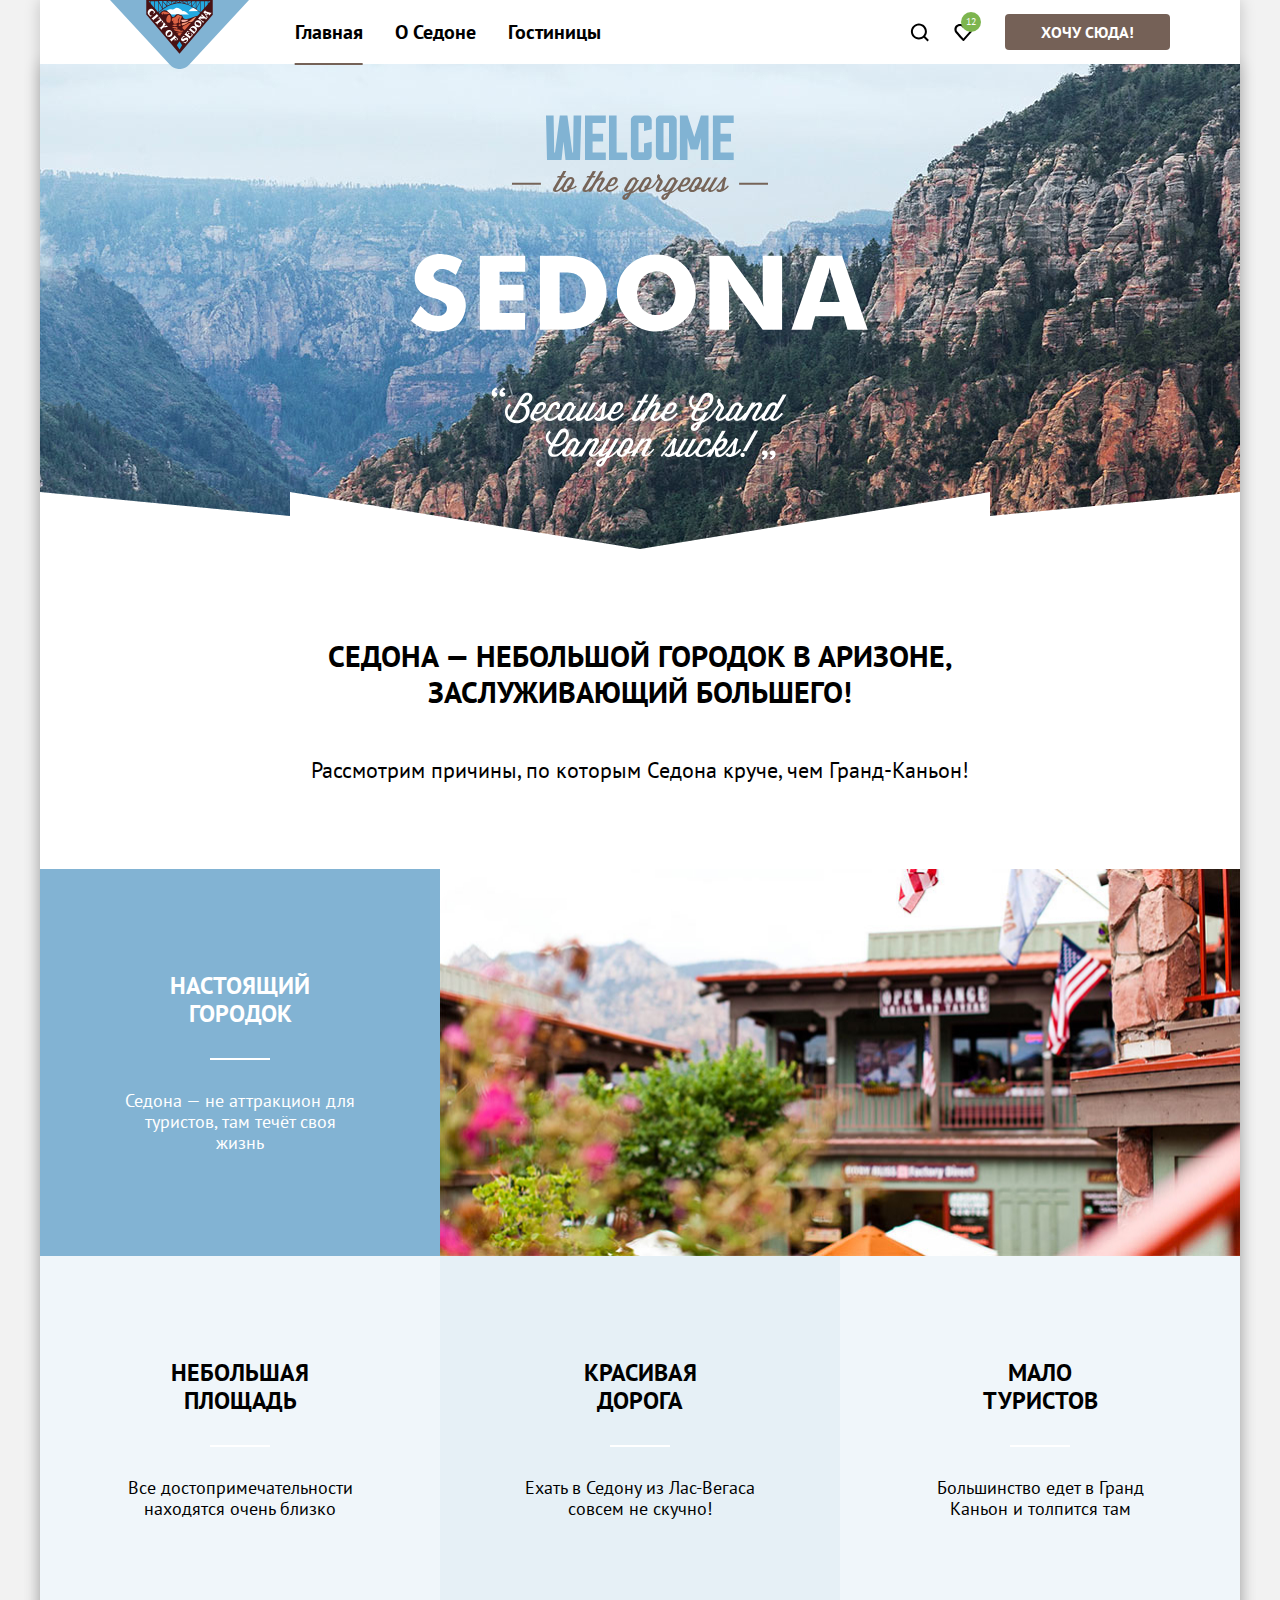
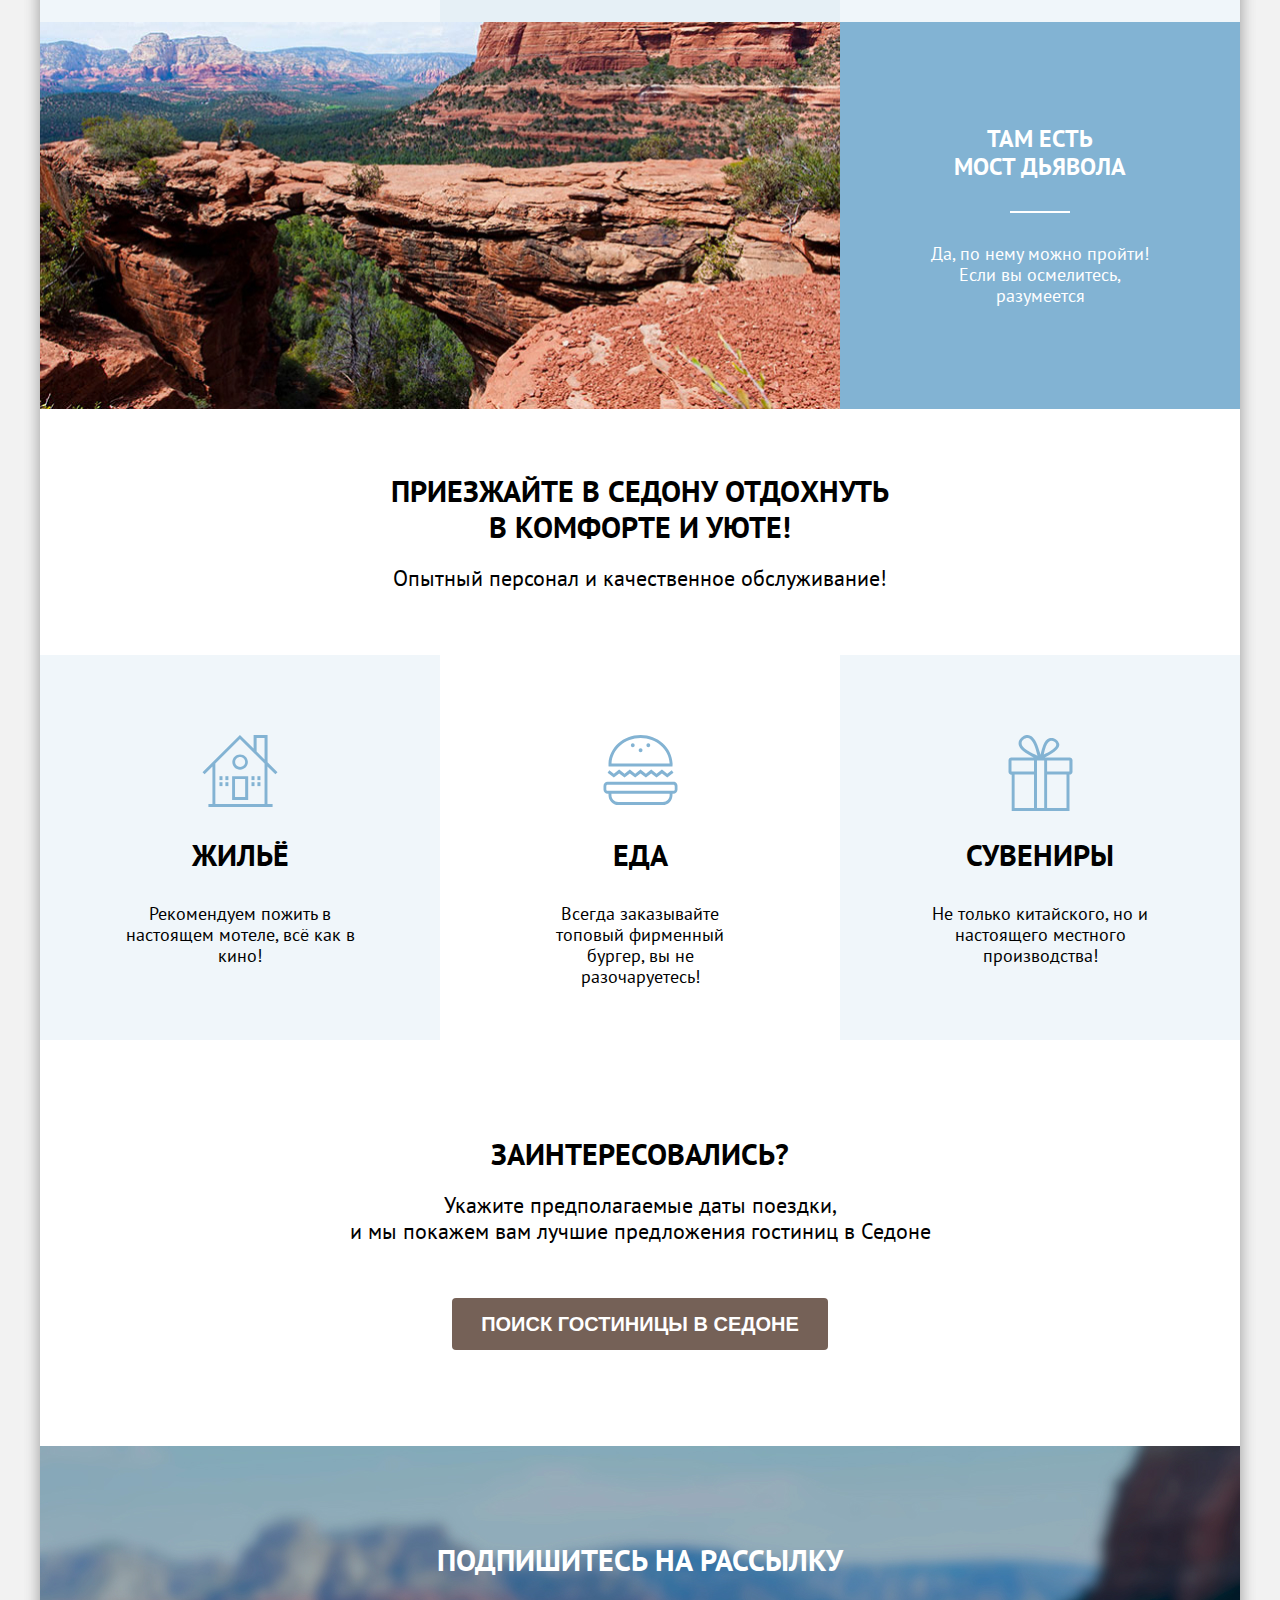
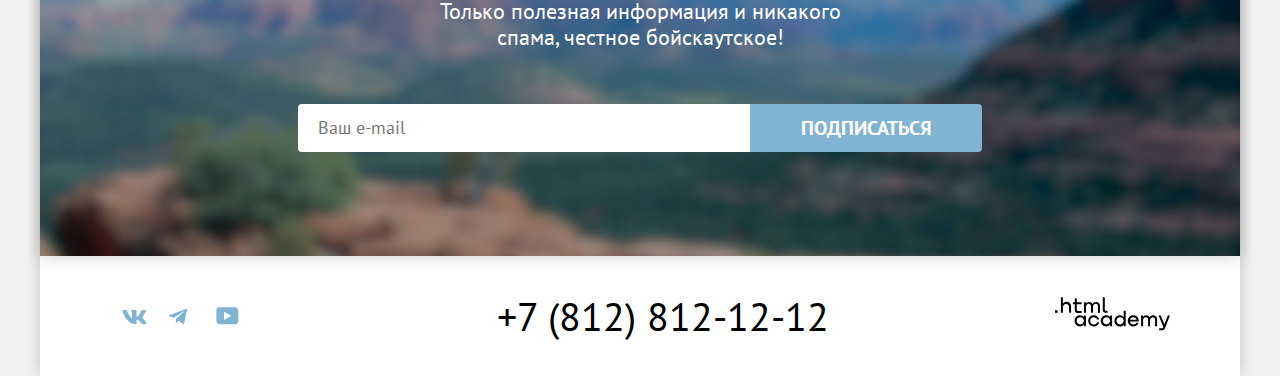
==== 9/index.html @ bf073ce4 ":heavy_check_mark: Сборка #9" ====
<!DOCTYPE html>
<html lang="ru">
  <head>
    <meta charset="utf-8">
    <link rel="stylesheet" href="styles/styles.css">
    <title>HTML Academy: Седона</title>
    <base href="https://htmlacademy-htmlcss.github.io/1853321-sedona-37/9/">
</head>
  <body>
    <div class="page-container">
      <header class="main-header">
        <nav class="navigation-site">
          <a class="logo">
              <img src="images/logo.svg" width="140" height="70" alt="Логотип компании">
          </a>
          <ul class="navigation-list">
            <li class="navigation-list-item navigation-link--current">
              <a class="navigation-link" href="index.html">Главная</a>
            </li>
            <li class="navigation-list-item">
              <a class="navigation-link" href="#">О Седоне</a>
            </li>
            <li class="navigation-list-item">
              <a class="navigation-link" href="catalog.html">Гостиницы</a>
            </li>
          </ul>
          <ul class="navigation-list navigation-user">
            <li class="navigation-list-item">
              <a class="navigation-link" href="#">
                <span class="visually-hidden">Поиск</span>
              </a>
            </li>
            <li class="navigation-list-item">
              <a class="navigation-link" href="#">
                <span class="visually-hidden">В избранном</span>
              </a>
              <span class="add-number">12</span>
            </li>
            <li class="navigation-list-item">
              <button type="button" class="navigation-link button-action">Хочу сюда!</button>
            </li>
          </ul>
        </nav>
      </header>
      <main class="main-container">
        <div class="page-container">
          <section class="hero">
            <h1 class="visually-hidden">Добро пожаловать в город Седона.</h1>
            <img class="logo-text" src="images/welcome.svg" width="458" height="352" alt="Добро пожаловать в Седону, потому-что Гранд каньон принесёт успех.">
          </section>
          <section class="advantages">
            <div class="wrapper-advantages-title">
              <h2 class="advantages-title">Седона — небольшой городок в Аризоне, заслуживающий большего!</h2>
              <p class="advantages-subtitle">Рассмотрим причины, по которым Седона круче, чем Гранд-Каньон!</p>
            </div>
            <ul class="advantages-list">
              <li class="advantages-item-images">
                <div class="advantages-item">
                  <h3 class="advantages-item-title">Настоящий городок</h3>
                  <p class="advantages-item-subtitle">Седона — не аттракцион для туристов, там течёт своя жизнь</p>
                </div>
                <img class="advantages-img" src="images/advantages-1-photo.jpg" alt="Городок седона." width="800" height="385">
              </li>
              <li class="advantages-item">
                <h3 class="advantages-item-title">Небольшая площадь</h3>
                <p class="advantages-item-subtitle">Все достопримечательности находятся очень близко</p>
              </li>
              <li class="advantages-item">
                <h3 class="advantages-item-title">Красивая<br>дорога</h3>
                <p class="advantages-item-subtitle">Ехать в Седону из Лас-Вегаса совсем не скучно!</p>
              </li>
              <li class="advantages-item">
                <h3 class="advantages-item-title">Мало<br>туристов</h3>
                <p class="advantages-item-subtitle">Большинство едет в Гранд Каньон и толпится там</p>
              </li>
              <li class="advantages-item-images">
                <img src="images/advantages-2-photo.jpg" class="advantages-img" alt="Каньон седоны." width="800" height="385">
                <div class="advantages-item">
                  <h3 class="advantages-item-title">Там есть<br>мост дьявола</h3>
                  <p class="advantages-item-subtitle">Да, по нему можно пройти! Если вы осмелитесь, разумеется</p>
                </div>
              </li>
            </ul>
          </section>
          <section class="services">
            <div class="wrapper-services-title">
              <h2 class="services-title">Приезжайте в Седону отдохнуть в комфорте и уюте!</h2>
            <p class="services-subtitle">Опытный персонал и качественное обслуживание!</p>
            </div>
            <ul class="services-list">
              <li class="services-list-item">
                <h3 class="services-list-title">Жильё</h3>
                <p class="services-list-subtext">Рекомендуем пожить в настоящем мотеле, всё как в кино!</p>
              </li>
              <li class="services-list-item">
                <h3 class="services-list-title">Еда</h3>
                <p class="services-list-subtext">Всегда заказывайте топовый фирменный бургер, вы не разочаруетесь!</p>
              </li>
              <li class="services-list-item">
                <h3 class="services-list-title">Сувениры</h3>
                <p class="services-list-subtext">Не только китайского, но и настоящего местного производства!</p>
              </li>

            </ul>
          </section>
          <section class="search">
            <h2 class="search-title">Заинтересовались?</h2>
            <p class="search-subtext">Укажите предполагаемые даты поездки,<br>и мы покажем вам лучшие предложения гостиниц в Седоне</p>
            <button class="button" type="submit" class="button">Поиск гостиницы в седоне</button>
          </section>
          <section class="subscribe subscribe-background-image">
            <h2 class="subscribe-title">Подпишитесь на рассылку</h2>
            <p class="subscribe-text">Только полезная информация и никакого спама, честное бойскаутское!</p>
            <form class="subscribe-form" action="#" method="post">
              <label class="visually-hidden" for="subscribe-form-email">Ваша электронная почта</label>
              <input type="text" name="subscribe-form-email" id="subscribe-form-email" placeholder="Ваш e-mail" required>
              <button class="button" type="submit">Подписаться</button>
            </form>
          </section>
      </main>
      <footer class="main-footer">
        <div class="wrapper-footer">
          <ul class="social-list">
            <li class="social-list-item">
              <a class="social-link" href="https://vk.com/htmlacademy" target="_blank">
                <svg width="25" height="14" viewBox="0 0 25 14"  xmlns="http://www.w3.org/2000/svg">
                  <g id="Social=Vk, State=State4">
                  <path id="Vector" fill-rule="evenodd" clip-rule="evenodd" d="M23.9498 0.948C24.1158 0.402 23.9498 0 23.1548 0H20.5298C19.8618 0 19.5538 0.347 19.3868 0.73C19.3868 0.73 18.0518 3.926 16.1608 6.002C15.5488 6.604 15.2708 6.795 14.9368 6.795C14.7698 6.795 14.5188 6.604 14.5188 6.057V0.948C14.5188 0.292 14.3348 0 13.7788 0H9.65076C9.23376 0 8.98276 0.304 8.98276 0.593C8.98276 1.214 9.92876 1.358 10.0258 3.106V6.904C10.0258 7.737 9.87276 7.888 9.53876 7.888C8.64876 7.888 6.48376 4.677 5.19876 1.003C4.94976 0.288 4.69776 0 4.02676 0H1.39976C0.649756 0 0.499756 0.347 0.499756 0.73C0.499756 1.412 1.38976 4.8 4.64476 9.281C6.81476 12.341 9.86976 14 12.6528 14C14.3218 14 14.5278 13.632 14.5278 12.997V10.684C14.5278 9.947 14.6858 9.8 15.2148 9.8C15.6048 9.8 16.2718 9.992 17.8298 11.467C19.6098 13.216 19.9028 14 20.9048 14H23.5298C24.2798 14 24.6558 13.632 24.4398 12.904C24.2018 12.18 23.3518 11.129 22.2248 9.882C21.6128 9.172 20.6948 8.407 20.4158 8.024C20.0268 7.533 20.1378 7.314 20.4158 6.877C20.4158 6.877 23.6158 2.451 23.9488 0.948H23.9498Z" fill="#83B3D3"/>
                  </g>
                  </svg>
                <span class="visually-hidden">Вконтакте</span>
              </a>
            </li>
            <li class="social-list-item">
              <a class="social-link" href="https://t.me/htmlacademy" target="_blank">
                <svg width="18" height="16" viewBox="0 0 18 16"  xmlns="http://www.w3.org/2000/svg">
                  <path d="M16.785 0.955705L0.840489 7.1042C-0.247661 7.54126 -0.241365 8.14828 0.640845 8.41897L4.73445 9.69597L14.2058 3.72014C14.6537 3.44766 15.0629 3.59424 14.7265 3.89281L7.05283 10.8183H7.05103L7.05283 10.8192L6.77045 15.0387C7.18413 15.0387 7.36669 14.8489 7.59871 14.625L9.58705 12.6915L13.7229 15.7464C14.4855 16.1664 15.0332 15.9506 15.2229 15.0405L17.9379 2.2453C18.2158 1.13107 17.5126 0.626562 16.785 0.955705Z" fill="#83B3D3"/>
                  </svg>
                <span class="visually-hidden">Телеграм</span>
              </a>
            </li>
            <li class="social-list-item">
              <a class="social-link" href="https://www.youtube.com/user/htmlacademyru" target="_blank">
                <svg width="23" height="18" viewBox="0 0 23 18"  xmlns="http://www.w3.org/2000/svg">
                  <path d="M18.9402 0.356445H3.50738C1.64668 0.356445 0.333252 1.9502 0.333252 3.75645V13.8502C0.333252 15.7627 1.64668 17.3564 3.50738 17.3564H19.1591C20.8009 17.3564 22.3333 15.7627 22.3333 13.9564V3.75645C22.1143 1.9502 20.8009 0.356445 18.9402 0.356445ZM7.99494 12.8939V4.81894L15.3283 8.85645L7.99494 12.8939Z" fill="#83B3D3"/>
                  </svg>
                <span class="visually-hidden">Ютуб</span>
              </a>
            </li>
          </ul>
            <address>
              <a href="tel:+78128121212">+7 (812) 812-12-12</a>
            </address>
            <a class="html-academy-link" href="https://htmlacademy.ru/" target="_blank">
              <svg  width="115" height="34" viewBox="0 0 115 34" xmlns="http://www.w3.org/2000/svg">
                <path d="M0 13.2564V15.8564H2.5V13.2564H0Z" fill="black"/>
                <path d="M11.6 4.85645C10 4.85645 8.8 5.55645 8 6.55645H7.9V0.356445H5.9V15.8564H7.9V10.5564C7.9 8.45645 9.2 6.95645 11.2 6.95645C13 6.95645 14.1 8.35645 14.1 10.1564V15.8564H16.1V9.75644C16.2 6.75644 14.3 4.85645 11.6 4.85645Z" fill="black"/>
                <path d="M26.6 5.15645H21.8V1.45645H19.8V5.25645H17.9V7.25645H19.8V13.2564C19.8 14.9564 20.8 15.9564 22.5 15.9564H26.6V13.9564H22.9C22.2 13.9564 21.8 13.5564 21.8 12.8564V7.15645H26.6V5.15645Z" fill="black"/>
                <path d="M41.1 4.95645C39.5 4.95645 38.2 5.75644 37.6 7.05645H37.5C36.9 5.85645 35.7 4.95645 34.1 4.95645C32.7 4.95645 31.6 5.75645 31 6.75645H30.9V5.15645H29V15.7564H31V10.3564C31 8.35645 32 6.85645 33.6 6.85645C35.1 6.85645 36 7.85645 36 9.45645V15.7564H38V10.1564C38 7.75645 39.4 6.85645 40.6 6.85645C42.1 6.85645 43 7.85645 43 9.45645V15.7564H45V9.25644C45.1 6.75644 43.6 4.95645 41.1 4.95645Z" fill="black"/>
                <path d="M47.8 13.0564C47.8 14.7564 48.8 15.7564 50.6 15.7564H52.6V13.7564H50.9C50.2 13.7564 49.8 13.3564 49.8 12.6564V0.356445H47.8V13.0564Z" fill="black"/>
                <path d="M28.9 20.0564C28 18.9564 26.7 18.2564 25 18.2564C21.9 18.2564 19.6 20.5564 19.6 23.8564C19.6 27.1564 21.9 29.4564 25 29.4564C26.8 29.4564 28 28.6564 28.8 27.5564H28.9V29.1564H30.9V18.5564H28.9V20.0564ZM25.3 27.4564C23.1 27.4564 21.7 25.8564 21.7 23.8564C21.7 21.8564 23.1 20.2564 25.3 20.2564C27.5 20.2564 28.9 21.8564 28.9 23.8564C28.9 25.7564 27.5 27.4564 25.3 27.4564Z" fill="black"/>
                <path d="M44.2 22.3564C43.7 19.9564 41.6 18.2564 38.8 18.2564C35.4 18.2564 33.2 20.7564 33.2 23.8564C33.2 26.9564 35.4 29.4564 38.8 29.4564C41.6 29.4564 43.7 27.6564 44.2 25.2564H42.1C41.7 26.5564 40.4 27.5564 38.8 27.5564C36.6 27.5564 35.2 25.9564 35.2 23.9564C35.2 21.9564 36.6 20.3564 38.8 20.3564C40.4 20.3564 41.6 21.3564 42.1 22.5564H44.2V22.3564Z" fill="black"/>
                <path d="M55.1 20.0564C54.2 18.9564 52.9 18.2564 51.2 18.2564C48.1 18.2564 45.8 20.5564 45.8 23.8564C45.8 27.1564 48.1 29.4564 51.2 29.4564C53 29.4564 54.2 28.6564 55 27.5564H55.1V29.1564H57.1V18.5564H55.1V20.0564ZM51.5 27.4564C49.3 27.4564 47.9 25.8564 47.9 23.8564C47.9 21.8564 49.3 20.2564 51.5 20.2564C53.7 20.2564 55.1 21.8564 55.1 23.8564C55.1 25.7564 53.6 27.4564 51.5 27.4564Z" fill="black"/>
                <path d="M68.7 20.1564C67.8 19.0564 66.5 18.2564 64.8 18.2564C61.7 18.2564 59.4 20.5564 59.4 23.8564C59.4 27.1564 61.6 29.4564 64.8 29.4564C66.5 29.4564 67.8 28.6564 68.6 27.6564H68.7V29.1564H70.7V13.7564H68.7V20.1564ZM65.1 27.4564C62.9 27.4564 61.5 25.8564 61.5 23.8564C61.5 21.8564 62.9 20.2564 65.1 20.2564C67.3 20.2564 68.7 21.8564 68.7 23.8564C68.6 25.8564 67.2 27.4564 65.1 27.4564Z" fill="black"/>
                <path d="M78.3 18.2564C75 18.2564 72.8 20.7564 72.8 23.8564C72.8 26.8564 74.9 29.4564 78.3 29.4564C80.8 29.4564 82.8 28.1564 83.5 25.8564H81.4C80.9 26.8564 79.8 27.4564 78.4 27.4564C76.5 27.4564 75.1 26.1564 75 24.5564H83.8C84 20.9564 81.8 18.2564 78.3 18.2564ZM78.3 20.1564C80 20.1564 81.3 21.1564 81.6 22.7564H75.1C75.4 21.2564 76.6 20.1564 78.3 20.1564Z" fill="black"/>
                <path d="M98.2 18.2564C96.6 18.2564 95.3 19.0564 94.6 20.2564H94.5C93.9 19.0564 92.7 18.2564 91.1 18.2564C89.7 18.2564 88.6 18.9564 88 20.0564V18.5564H86.1V29.1564H88.1V23.7564C88.1 21.7564 89.1 20.3564 90.7 20.2564C92.2 20.2564 93.1 21.2564 93.1 22.8564V29.1564H95.1V23.5564C95.1 21.1564 96.5 20.2564 97.7 20.2564C99.2 20.2564 100.1 21.2564 100.1 22.8564V29.1564H102.1V22.6564C102.2 20.0564 100.7 18.2564 98.2 18.2564Z" fill="black"/>
                <path d="M109.4 27.3564L105.8 18.4564H103.6L108.4 30.0564C108.1 30.9564 107.7 31.2564 106.7 31.2564H104.2V33.2564H106.7C108.5 33.2564 109.5 32.4564 110.2 30.6564L114.9 18.4564H112.8L109.4 27.3564Z" fill="black"/>
                </svg>
            </a>
          </div>
      </footer>
    </div>
  </body>
</html>
---- 9/styles/styles.css ----
* {
  box-sizing: border-box;
}

/* Шрифты */

@font-face {
  font-family: "PT sans";
  src: url(../fonts/ptsans-400.woff2);
  font-weight: 400;
  font-style: normal;
}

@font-face {
  font-family: "PT sans";
  src: url(../fonts/ptsans-700.woff2);
  font-weight: 700;
  font-style: normal;
}

/* базовые свойства */

html {
  height: 100%;
}

body {
  font-family: "PT sans", sans-serif;
  font-size: 18px;
  line-height: 21px;
  min-height: 100%;
  color: #000000;
  background-color: #F2F2F2;
  margin: 0;
}

.main-container {
  flex-grow: 1;
}

.page-container {
  background-color: #ffffff;
  margin: 0 auto;
  width: 1200px;
  min-height: 100%;
  display: flex;
  flex-direction: column;
  box-shadow: 0 0 15px 0 rgba(0, 0, 0, 0.20);
}

img {
  font-size: 0;
  max-width: 100%;
  height: auto;
}

button {
  border: none;
}

/****** Первая страница Index ******/

/* header */
.main-header {
  width: 1200px;
  margin: 0 auto;
  z-index: 1;
}

/* Главная навигация */

.navigation-site {
  display: flex;
  padding: 0 70px;
  margin: 0 auto;
  background: #FFF;
}

.logo {
  display: block;
  width: 140px;
  height: 64px;
  margin-right: 30px;
}

.navigation-list {
  list-style: none;
  display: flex;
  flex-wrap: wrap;
  width: 450px;
  margin: 0;
  padding: 0;
}

.navigation-user {
  display: flex;
  margin-left: auto;
  flex-wrap: wrap;
  align-items: center;
  justify-content: end;
}



.navigation-link {
  display: block;
  font-size: 20px;
  font-weight: 700;
  line-height: 24px;
  color: inherit;
  text-decoration: none;
  text-align: center;
  padding: 20px 16px;
  cursor: pointer;
}

.navigation-link:hover {
  opacity: 70%;
}

.navigation-user .navigation-list-item:nth-child(1) .navigation-link {
  background-image: url(../images/icon/search.svg);
  background-repeat: no-repeat;
  background-position: center;
  min-width: 44px;

}

.navigation-user .navigation-list-item:nth-child(2) .navigation-link {
  background-image: url(../images/icon/heart.svg);
  background-repeat: no-repeat;
  background-position: center;
  min-width: 44px;
}

.navigation-list-item {
  position: relative;
}

.add-number {
  position: absolute;
  color: #ffffff;
  background-color: #7DB54F;
  font-size: 10px;
  padding: 5px;
  font-weight: 400;
  line-height: 10px;
  text-align: center;
  border-radius: 50%;
  top: 0;
  left: 20px;
}

/* Кнопка навигации */

.button-action {
  font-family: PT Sans;
  margin-left: 20px;
  display: inline-block;
  color: #FFFFFF;
  width: 165px;
  font-size: 16px;
  line-height: 20px;
  font-weight: 700;
  text-transform: uppercase;
  background-color: #756157;
  padding: 8px 34px;
  border-radius: 4px;
  cursor: pointer;
  border-color: #756157;
}



.navigation-link--current {
  text-decoration: underline;
  text-decoration-color: #756257;
  text-decoration-thickness: 2px;
  text-underline-offset: 19px;
  text-underline-position: under;
}

.button:hover {
  opacity: 75%;
  cursor: pointer;
}

.button:active {
  color: rgba(255, 255, 255, 0.30);
}

/* Скрытие элементов */

.visually-hidden {
  position: absolute;
  width: 1px;
  height: 1px;
  margin: -1px;
  border: 0;
  padding: 0;
  white-space: nowrap;
  clip-path: inset(100%);
  clip: rect(0 0 0 0);
  overflow: hidden;
}



/* блок с hero */
.hero {
  padding: 51px 0 82px;
  background-image: url(../images/index-background.jpg);
  background-color: #82b3d3;
  background-size: 100%;
  background-repeat: no-repeat;
  background-position: cover;
  text-align: center;
  position: relative;
}

.hero::before {
  content: "";
  position: absolute;
  width: 100%;
  height: 57px;
  left: 0;
  bottom: 0;
  background-image: url(../images/hero-decor.jpg);
  background-repeat: no-repeat;
  background-position: center;
}

.logo-text {
  display: block;
  margin: 0 auto;
}

/* блок с advantages */

.advantages-title {
  font-size: 30px;
  font-weight: 700;
  line-height: 36px;
  text-transform: uppercase;
  width: 640px;
  text-align: center;

}


.advantages-subtitle {
  min-width: 651px;
  font-size: 22px;
  font-weight: 400;
  line-height: 26px;
}

.wrapper-advantages-title {
  display: flex;
  flex-direction: column;
  align-items: center;
  margin: 0 auto;
  padding: 64px 0;
}

.advantages-list {
  display: flex;
  flex-wrap: wrap;
  margin: 0;
  padding: 0;
  list-style: none;
}

.advantages-item {
  text-align: center;
  width: 400px;
}

.advantages-list .advantages-item-images {
  width: 1200px;
  display: flex;
}


.advantages-item {
  display: flex;
  flex-direction: column;
  justify-content: space-between;
  padding: 103px 85px;

}

.advantages-item-title {
  margin: 0;
  font-size: 24px;
  font-style: normal;
  font-weight: 700;
  line-height: 28px;
  text-transform: uppercase;
}


.advantages-item-title::after {
  content: "";
  display: block;
  width: 60px;
  height: 2px;
  margin: 30px auto;
  background-color: #ffffff;

}


.advantages-item-subtitle {
  margin: 0;
  font-size: 18px;
  font-weight: 400;
  line-height: 21px;
}


.advantages-item:nth-child(2n) {
  background-color: #83B3D31F;
}

.advantages-item:first-child,
.advantages-item:last-child {
  color: #fff;
  background-color: #82B3D3;

}

.advantages-item:nth-child(3) {
  background-color: #83B3D333;
}

/* блок с services */
.wrapper-services-title {
  display: flex;
  flex-direction: column;
  align-items: center;
}


.services-title {
  padding-top: 64px;
  padding-bottom: 20px;
  margin: 0;
  width: 505px;
  text-align: center;
  font-size: 30px;
  font-weight: 700;
  line-height: 36px;
  text-transform: uppercase;
  color: black;
}

.services-subtitle {
  margin: 0;
  color: black;
  font-size: 22px;
  font-weight: 400;
  line-height: 26px;
  padding-bottom: 64px;
}

.services-list {
  display: flex;
  flex-wrap: wrap;
  list-style: none;
  margin: 0;
  padding: 0;
}

.services-list-item {
  width: 400px;
  height: 385px;
  padding: 80px 85px;
  text-align: center;
}

.services-list-item:first-child {
  background-image: url(../images/icon-house.svg);
  background-repeat: no-repeat;
  background-position: center 80px;
}

.services-list-item:nth-child(2) {
  background-image: url(../images/icon-food.svg);
  background-repeat: no-repeat;
  background-position: center 80px;
}

.services-list-item:last-child {
  background-image: url(../images/icon-gift.svg);
  background-repeat: no-repeat;
  background-position: center 80px;
}

.services-list-item:nth-child(2n+1) {
  background-color: rgba(131, 179, 211, 0.12);
}

.services-list-title {
  padding-top: 102px;
  padding-bottom: 30px;
  margin: 0;
  font-size: 30px;
  line-height: 36px;
  text-transform: uppercase;
  color: black;
}

.services-list-subtext {
  width: 230px;
  margin: 0;
  font-size: 18px;
  line-height: 21px;
}

/* блок с search */
.search {
  text-align: center;
  padding: 96px 304px;
}

.search-title {
  margin: 0;
  padding-bottom: 20px;
  font-size: 30px;
  line-height: 36px;
  text-transform: uppercase;
  color: black;
}

.search-subtext {
  margin: 0;
  padding-bottom: 54px;
  font-size: 22px;
  font-weight: 400;
  line-height: 26px;
}

.search .button {
  display: inline-block;
  font-weight: 700;
  width: 376px;
  padding: 8px 29px;
  font-size: 20px;
  line-height: 36px;
  background-color: #756157;
  color: #ffffff;
  text-decoration: none;
  text-transform: uppercase;
  border-radius: 4px;
}

/* блок с subscribe */

.subscribe {
  display: flex;
  padding: 96px 258px 104px 258px;
  flex-direction: column;
  align-items: center;
  text-align: center
}

.subscribe-background-image {
  background-image: url(../images/subscribe.jpg);
  background-size: cover;
  background-repeat: no-repeat;
  color: #ffffff;
}

.subscribe-title {
  margin: 0;
  padding-bottom: 20px;
  font-size: 30px;
  line-height: 36px;
  text-transform: uppercase;
}

.subscribe-text {
  width: 467px;
  margin: 0;
  padding-bottom: 54px;
  font-size: 22px;
  font-weight: 400;
  line-height: 26px;
}

/* subscribes-form */

.subscribe-form {
  display: flex;
  width: 100%;
}

.subscribe-form input {
  width: 452px;
  padding: 12px 20px;
  border: 0;
  border-radius: 4px 0 0 4px;
  font-family: PT Sans;
  font-size: 18px;
  font-weight: 400;
  line-height: 24px
}



.subscribe-form button {
  font-family: PT Sans;
  width: 232px;
  font-size: 20px;
  font-style: normal;
  font-weight: 700;
  line-height: 36px;
  text-transform: uppercase;
  background-color: #82B3D3;
  color: #FFF;
  border-radius: 0 4px 4px 0;
}

.input-catalog-subcribe {
  background-color: #F2F2F2;
}

/* основной футер */

.main-footer {
  min-height: 120px;
  padding: 40px 70px 30px;
}

address a {
  display: flex;
  font-size: 40px;
  font-style: normal;
  font-weight: 400;
  line-height: 40px;
  text-transform: uppercase;
  text-decoration: none;
  color: inherit;
}

address a:hover {
  color: #756157;
}


address a:focus {
  color: #756157;
}

address a:active {
  color: rgba(117, 97, 87, 0.30);
}

.wrapper-footer {
  display: flex;
  margin: 0 auto;
  width: 1060px;
  justify-content: space-between;
  align-items: center;
}

/* social-list */
.social-list {
  display: flex;
  flex-wrap: wrap;
  width: 160px;
  margin: 0;
  padding: 0;
  list-style: none;
}

.social-list-item {
  padding: 11px 12px;
  width: 47px;
  height: 40px;
}

.social-link:hover path,
.social-link:focus path {
  fill: #68A2CA;
}

.social-link:active path {
  fill: rgba(117, 97, 87, 0.30);
}

.wrapper-phone {
  width: 331px;
  align-items: center;
}

.html-academy-link:hover path,
.html-academy-link:focus path {
  fill: #756157;
}

.html-academy-link:active path {
  fill: rgba(117, 97, 87, 0.30);
}

/****** Вторая страница Catalog ******/

/* секция hostel-sedona title, breadcrums, catalog form  */
.hostel-sedona {
  padding: 35px 70px 70px;
  background-image: url(../images/catalog-filter.jpg);
  background-color: #82b3d3;
  background-size: cover;
  background-repeat: no-repeat;
  color: #ffffff;
  margin-bottom: 56px;
}

.main-catalog-title {
  margin: 0;
  padding-bottom: 8px;
  font-size: 60px;
  font-weight: 700;
  line-height: 78px;
}

/* breadcrumbs */

.breadcrumbs {
  display: flex;
  flex-wrap: wrap;
  list-style: none;
  margin: 0;
  padding: 0;
  margin-bottom: 40px;
}

.breadcrumbs-item {
  display: flex;
  align-items: center;
  margin-right: 28px;
  font-size: 16px;
  font-weight: 400;
  line-height: 21px;
  position: relative;
}



.breadcrumbs-link {
  font-size: 16px;
  font-weight: 400;
  line-height: 21px;
  text-decoration: none;
  color: inherit;
  cursor: pointer;
}

.breadcrumbs-link:hover {
  color: rgba(255, 255, 255, 0.60);
}

.breadcrumbs-link:active {
  color: rgba(255, 255, 255, 0.30);
}


.breadcrumbs-item:not(:last-child):after {
  content: "";
  position: absolute;
  width: 8px;
  height: 11px;
  right: -20px;
  bottom: 5px;
  background-image: url(../images/icon/arrow.svg);
  background-repeat: no-repeat;
}

.breadcrumbs-home-link {
  background-image: url(../images/icon/house.svg);
  background-repeat: no-repeat;
  width: 13px;
  height: 13px;
}

/* Catalog form */

.catalog-form {
  display: flex;

}

.control:focus-within {
  outline: 2px solid #000;
  border-radius: 4px;
}

.catalog-form-group {
  border: none;
  padding: 0;
  margin: 0;
  margin-right: 70px;
  display: flex;
  flex-direction: column;
}

.catalog-form-group:nth-child(2) {
  margin-right: 139px;
}

.catalog-form-group:last-child {
  margin-right: 0;
}


.catalog-form-title {
  padding-bottom: 32px;
  font-size: 20px;
  font-weight: 700;
  line-height: 24px;
  text-transform: capitalize;
}

.catalog-form-list {
  margin: 0;
  padding: 0;
}

.catalog-form-list-item {
  padding-bottom: 16px;
  list-style: none;
}

.catalog-form-list-item:last-child {
  padding-bottom: 0;
}

.control {
  position: relative;
  padding-left: 36px;
}


.control-label:focus {
  outline: 2px solid #68A2CA;
  border-radius: 4px;
}

.control-mark {
  position: absolute;
  top: 3px;
  left: 0;
  width: 20px;
  height: 20px;
  background-color: #fff;
  border-radius: 4px;
}

.control-input[type="radio"] + .control-mark {
  border-radius: 50%;
}



.control:hover .control-mark,
.control-label:hover {
  opacity: 0.6000000238418579;
}

.control:focus .control-mark,
.control-label:focus {
  outline: 2px solid #68A2CA;
  border-radius: 4px;
}

.control:active .control-mark,
.control-label:active {
  opacity: 0.30000001192092896;
}


.control-input[type="checkbox"]:checked + .control-mark::before,
.control-input[type="checkbox"]:checked + .control-mark::after {
  content: "";
  position: absolute;
  top: 5px;
  left: 50%;
  transform: translateX(-50%);
  width: 12px;
  height: 10px;
  background-image: url(../images/icon/control-checkbox.svg);
  background-repeat: no-repeat;
  background-position: center;
}



.control-input[type="radio"]:checked + .control-mark::before {
  content: "";
  position: absolute;
  left: 5px;
  top: 5px;
  width: 10px;
  height: 10px;
  background-color: #3F5E72;
  border-radius: 50%;
}

.wrapper-price-inputs {
  display: flex;
}

.input-price {
  margin-right: 2px;
  width: 143px;
  padding: 12px 20px;
  font-size: 18px;
  line-height: 24px;
  font-weight: 700;
  background-color: #F2F2F2;
  border: 0;
  border-radius: 4px 0 0 4px;
}

.input-price:last-child {
  margin-right: 0;
  border-radius: 0 4px 4px 0;
}

.input-price:hover {
  background-color: #E6E6E6;
}

.input-price:focus {
  outline: 4px solid #83B3D3;
  border-radius: 4px 0 0 4px;
}

.input-price:focus:last-child {
  outline: 4px solid #83B3D3;
  border-radius: 0 4px 4px 0;
}


/* Кнопки каталога */

.form-buttons {
  display: flex;
  width: 191px;
  padding-top: 56px;
  flex-direction: column;
  justify-content: end;
}

.form-buttons button {
  margin-bottom: 32px;
}

.form-buttons button:last-child {
  margin-bottom: 0;
}

.button-catalog-submit {
  font-family: PT Sans;
  padding: 8px 50px;
  font-size: 16px;
  line-height: 20px;
  text-align: center;
  text-transform: uppercase;
  background-color: #82b3d2;
  color: #ffffff;
  border: none;
  border-radius: 4px;
  cursor: pointer;
}

.button-catalog-reset {
  font-family: PT Sans;
  padding: 8px 50px;
  background-color: inherit;
  font-weight: 700;
  line-height: 20px;
  text-transform: uppercase;
  color: #ffffff;
  border: none;
  border-radius: 4px;

  cursor: pointer;
}

.button-catalog-reset:hover,
.button-catalog-submit:hover {
  color: rgba(255, 255, 255, 0.30);
}

.button-catalog-reset:focus,
.button-catalog-submit:focus {
  outline: 3px solid #83B3D3;
}

.button-catalog-reset:active,
.button-catalog-submit:active {
  color: rgba(255, 255, 255, 0.30);
}

/* Карточки каталога */

.catalog-cards {
  width: 1060px;
  margin: 0 auto;
}

.wrapper-catalog-cards {
  display: flex;
  align-items: center;
  justify-content: space-between;
  padding-bottom: 40px;
  margin: 0;
}

.catalog-cards-top {
  margin: 0;
  margin-right: 200px;
  font-size: 30px;
  font-weight: 700;
  line-height: 36px;
  text-transform: uppercase;
}

.select-control {
  width: 292px;
  padding: 14px 20px;
  margin-right: auto;
  border: 2px solid #E5E5E5;
  border-radius: 4px;
  font-size: 18px;
  font-weight: 400;
  line-height: 21px;
}

.controller-list {
  display: flex;
  list-style-type: none;
  padding: 0;
  justify-self: end;
}

.card-toggle {
  display: flex;
  align-items: center;
  justify-content: center;
  width: 48px;
  height: 48px;
}

.card-toggle:hover {
  border-radius: 4px;
  outline: 2px solid #000;
}



.card-toggle:focus {
  outline: 2px solid #68A2CA;
  border-radius: 4px;
}

.card-toggle:active {
  border-radius: 4px;
  outline: 2px solid #000;
}


.controller-list-item {
  border-radius: 4px;
  border: 2px solid #E5E5E5;
  margin-right: 8px;
}

.controller-list-item:last-child {
  margin: 0;
}

.controller-list-item--current {
  border-color: #000;
}

/* Карточки сделаю позже гридами */
.catalog-cards-list {
  list-style: none;
  display: grid;
  grid-template-columns: repeat(3, 340px);
  gap: 20px;
  margin: 0;
  padding: 0;
  margin-bottom: 80px;
}



.catalog-cards-list-item {
  display: grid;
  grid-template-columns: repeat(2, 140px);
  grid-template-rows: 212px;
  gap: 16px 20px;
  padding: 20px;
  border-radius: 4px;
  border: 1px solid #E6E6E6;
}

.catalog-cards-img {
  display: block;
  grid-column: 1 / -1;
}

.catalog-cards-list-title {
  margin: 0;
  font-size: 24px;
  font-weight: 700;
  line-height: 28px;
  grid-column: 1 / -1;
}

.cards-hostel-price {
  justify-self: end;
}

.catalog-button-more {
  font-family: "PT Sans", sans-serif;
  display: inline-block;
  text-align: center;
  padding: 8px 19px;
  font-size: 16px;
  font-style: normal;
  font-weight: 700;
  line-height: 20px;
  text-transform: uppercase;
  color: #fff;
  background-color: #756157;
  text-decoration: none;
  border-radius: 4px;
}

.catalog-button-favorites {
  font-family: "PT Sans", sans-serif;
  display: inline-block;
  text-align: center;
  padding: 8px 18px;
  font-size: 16px;
  font-weight: 700;
  line-height: 20px;
  text-transform: uppercase;
  background-color: #82B3D3;
  border: none;
  color: #FFF;
  cursor: pointer;
  border-radius: 4px;
}

.catalog-button-favorites--selected {
  background-color: #7DB54F;
}

.cards-rating {
  text-align: center;
  padding: 9px 16px;
  background-color: #f2f2f2;
  text-transform: uppercase;
}

/* Пагинация */
.pagination {
  display: flex;
  gap: 8px;
  list-style: none;
  margin: 0;
  padding: 0;
}

.pagination-item {
  text-align: center;
  background-color: #82B3D3;
  cursor: pointer;
  border-radius: 4px;
}

.pagination-item:first-child {
  background-color: #F2F2F2;
}

.pagination-item:nth-child(5) {
  background-color: #fff;
}

.pagination-link {
  display: inline-block;
  width: 60px;
  height: 60px;
  padding: 12px 12px;
  font-weight: 700;
  font-size: 20px;
  line-height: 36px;
  text-transform: uppercase;
  text-decoration: none;
  color: #FFFFFF;
}

.pagination-item:hover,
.pagination-item:focus {

  outline: 1px solid #82B3D3;
  background-color: #68A2CA;
}

.pagination-link:active {
  color: rgba(255, 255, 255, 0.30);
}

.pagination-item:first-child:hover {
  background-color: #F2F2F2;
  outline: none;
}

.pagination-current .pagination-link,
.pagination-link .pagination-link--more {
  color: #000;
}

.pagination-current {
  cursor: default;
}

/* модалки боже бред какой*/
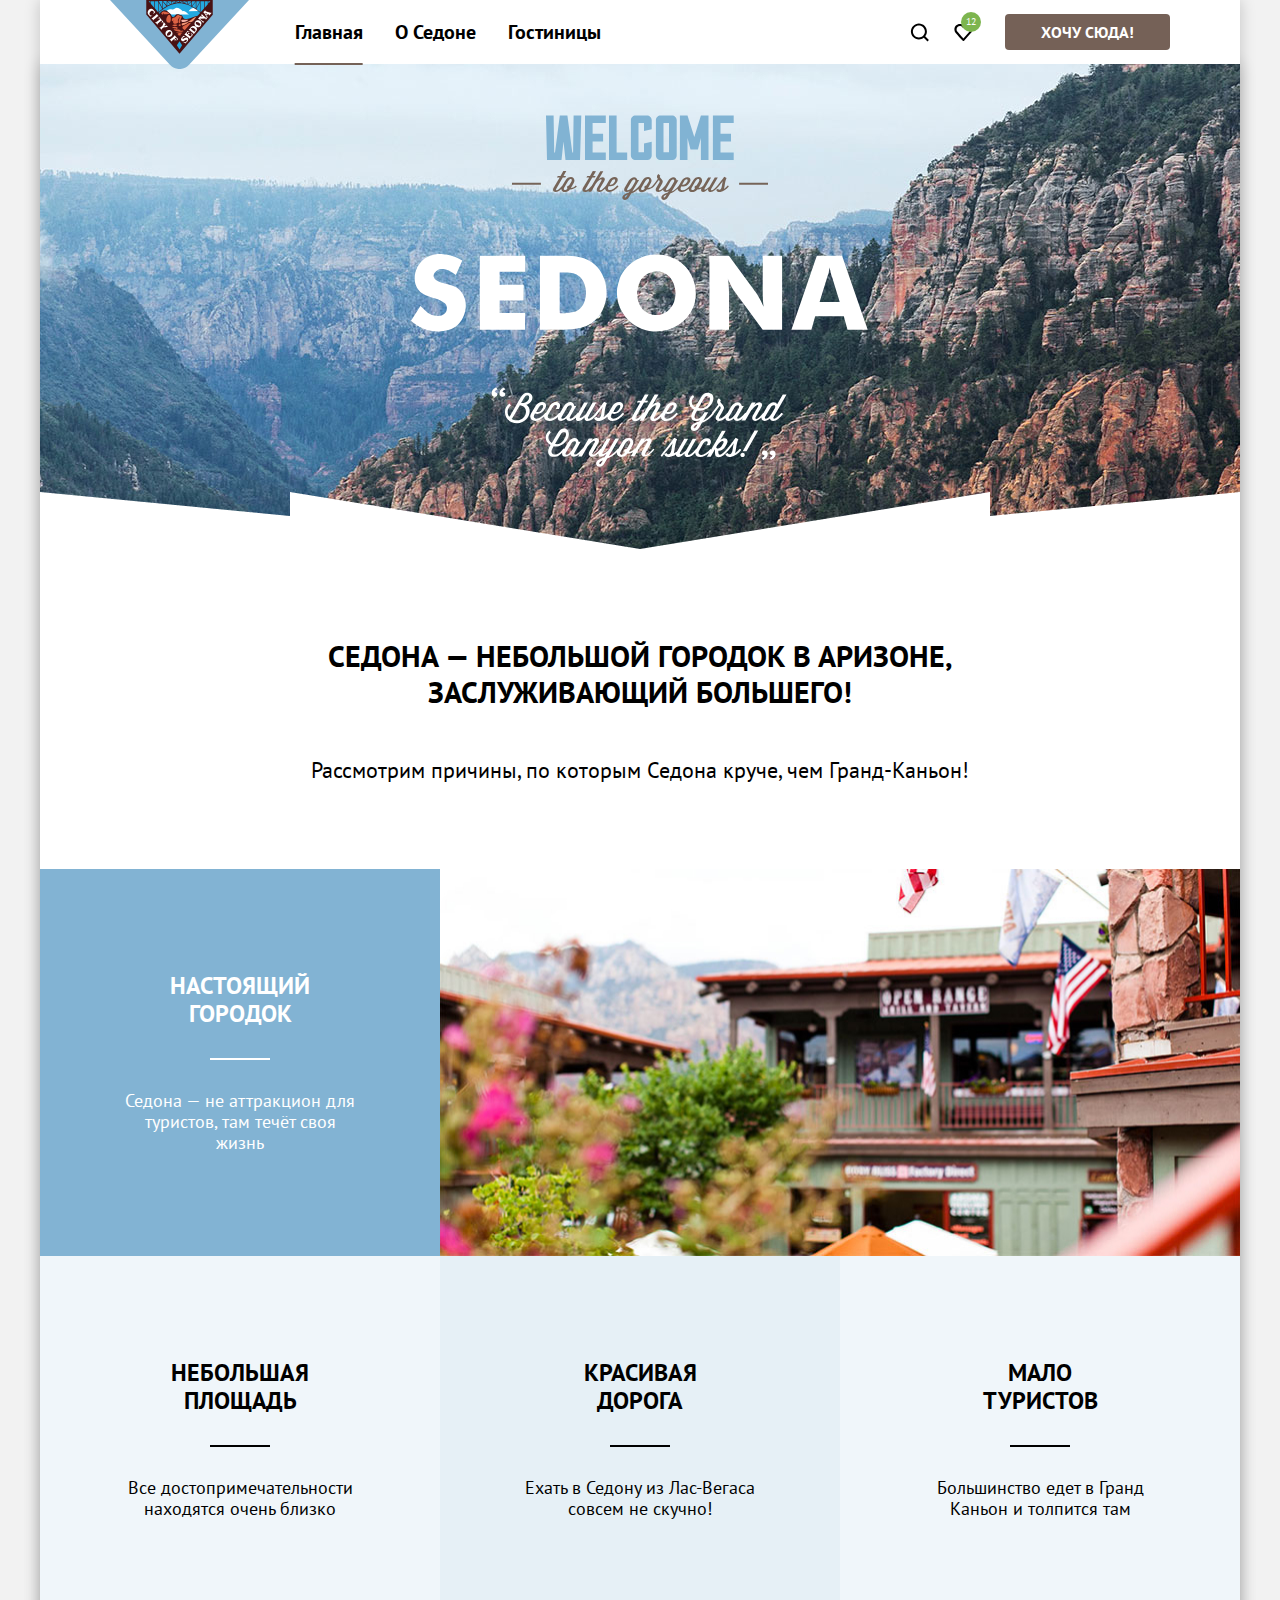
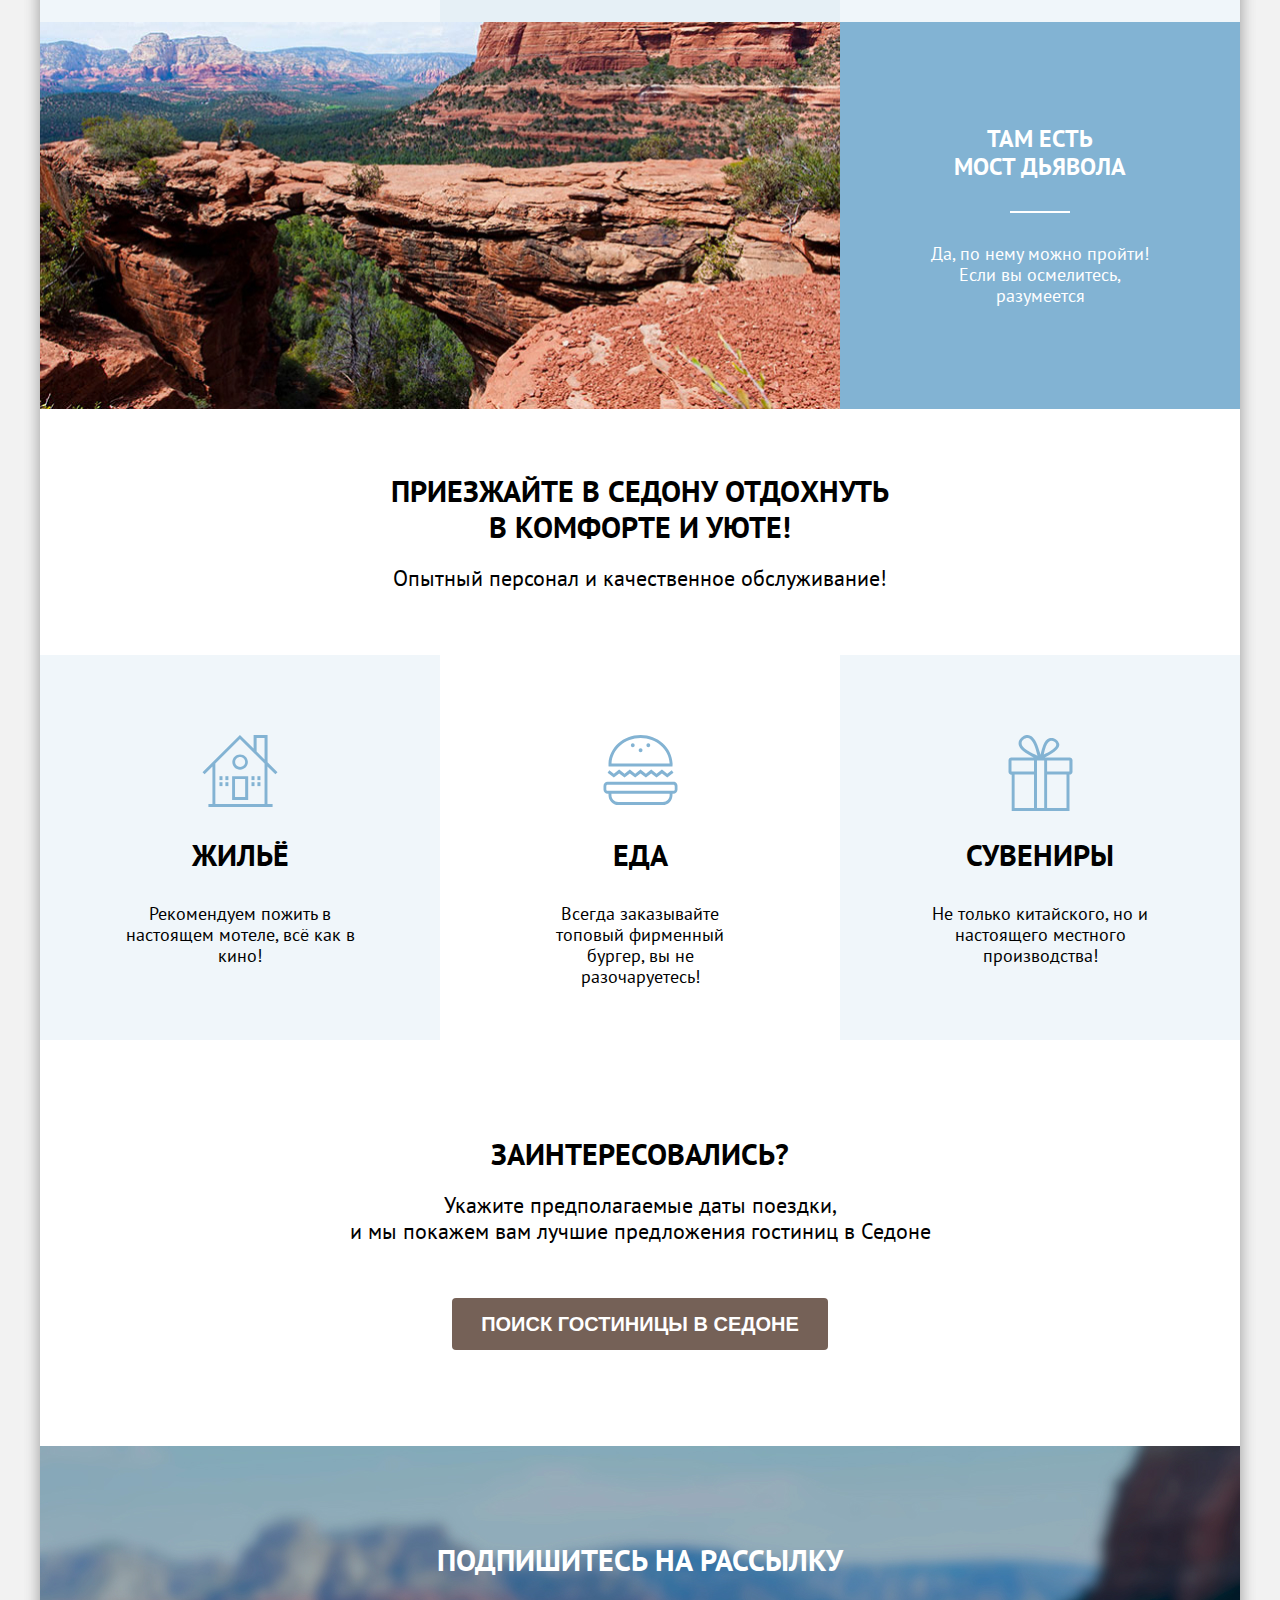
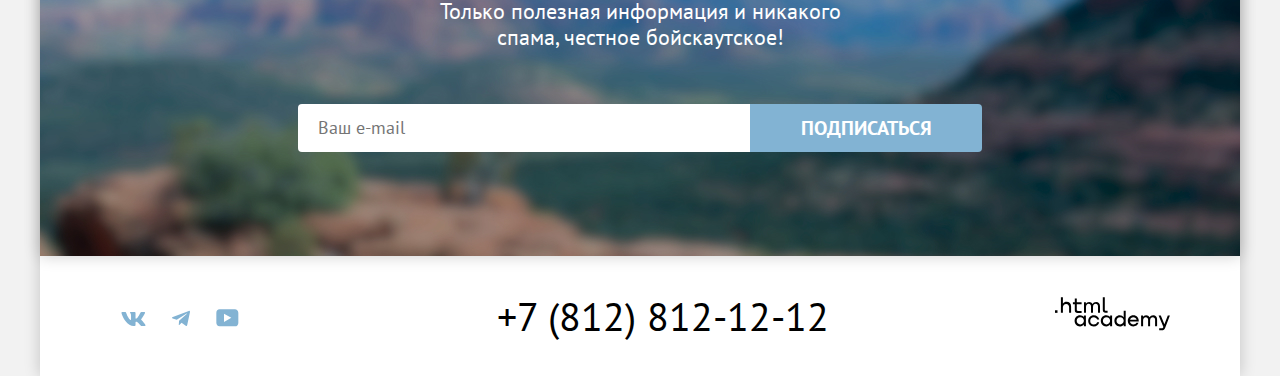
==== commit 30f422bf: ":heavy_check_mark: Сборка #9" ====
--- a/9/index.html
+++ b/9/index.html
@@ -169,6 +169,71 @@
             </a>
           </div>
       </footer>
+      <div class="modal-container modal-container-close">
+        <div class="modal modal-search ">
+          <button class="modal-close" type="button">
+            <span class="visually-hidden">Закрыть окно.</span>
+            <span class="modal-close-icon"></span>
+          </button>
+          <h2 class="modal-search-title">Поиск гостиницы в Седоне</h2>
+          <form class="modal-search-form" action="https://echo.htmlacademy.ru/courses" method="get">
+            <div class="modal-date-container">
+              <label class="modal-label" for="modal-arrival-date">Дата заезда:</label>
+              <div class="modal-wrapper">
+                <input class="input-text modal-date-input" name="arrival-date" id="modal-arrival-date" type="text"
+                  placeholder="Укажите дату" value="27 апреля 2020" required>
+                <p class="modal-massage modal-massage-error">Мы не можем отправить вас в прошлое.</p>
+              </div>
+              <label class="modal-label" for="modal-departure-date">Дата выезда:</label>
+              <div class="modal-wrapper">
+                <input class="input-text modal-date-input" name="departure-date" id="modal-departure-date" type="text"
+                  placeholder="Укажите дату" value="1 сентября 2023" required>
+                <p class="modal-massage">На эти даты есть свободные номера. Пока есть.</p>
+              </div>
+            </div>
+            <div class="modal-clients-container">
+              <div class="clients-number">
+                <label class="modal-label modal-label-clients" for="adults-number">Взрослые:</label>
+                <div class="clients-number-wrapper">
+                  <button class="clients-button less-clients-button" type="button">
+                    <span class="visually-hidden">Уменьшить количество.</span>
+                    <span class="modal-number-icon modal-less-icon"></span>
+                  </button>
+                  <input class="clients-input" id="adults-number" type="number" name="adults-number" value="2" required>
+                  <button class="clients-button more-clients-button" type="button">
+                    <span class="visually-hidden">Увеличить количество.</span>
+                    <span class="modal-number-icon modal-more-icon"></span>
+                  </button>
+                </div>
+              </div>
+              <div class="clients-number">
+                <span class="modal-label-clients">
+                  <label class="modal-label" for="children-number">Дети:</label>
+                  <span class="tooltip">
+                    <button class="tooltip-toggle" type="button" aria-labelledby="tooltip-label-children"></button>
+                    <span class="tooltip-text" role="tooltip" id="tooltip-label-children">
+                      Укажите количество детей, которые будут с вами, возраст которых от 6 до 18 лет.
+                      Дети до 6 лет размещаются бесплатно.
+                    </span>
+                  </span>
+                </span>
+                <div class="clients-number-wrapper">
+                  <button class="clients-button less-clients-button" type="button">
+                    <span class="visually-hidden">Уменьшить количество.</span>
+                    <span class="modal-number-icon modal-less-icon"></span>
+                  </button>
+                  <input class="clients-input" id="children-number" type="number" name="children-number" value="2">
+                  <button class="clients-button more-clients-button" type="button">
+                    <span class="visually-hidden">Увеличить количество.</span>
+                    <span class="modal-number-icon modal-more-icon"></span>
+                  </button>
+                </div>
+              </div>
+            </div>
+            <input class="button modal-button" type="submit" value="Найти">
+          </form>
+        </div>
+        </div>
     </div>
   </body>
 </html>
--- a/9/styles/styles.css
+++ b/9/styles/styles.css
@@ -36,6 +36,7 @@
 
 .main-container {
   flex-grow: 1;
+
 }
 
 .page-container {
@@ -45,7 +46,7 @@
   min-height: 100%;
   display: flex;
   flex-direction: column;
-  box-shadow: 0 0 15px 0 rgba(0, 0, 0, 0.20);
+  box-shadow: 0 0 15px 0 rgba(0, 0, 0, 0.2);
 }
 
 img {
@@ -58,13 +59,16 @@
   border: none;
 }
 
+
+
+
 /****** Первая страница Index ******/
 
 /* header */
 .main-header {
   width: 1200px;
   margin: 0 auto;
-  z-index: 1;
+  z-index: 5;
 }
 
 /* Главная навигация */
@@ -81,6 +85,7 @@
   width: 140px;
   height: 64px;
   margin-right: 30px;
+  z-index: 1;
 }
 
 .navigation-list {
@@ -306,10 +311,13 @@
   width: 60px;
   height: 2px;
   margin: 30px auto;
-  background-color: #ffffff;
-
-}
-
+  background-color: #000;
+
+}
+
+.advantages-item-images .advantages-item-title::after {
+  background-color: white;
+}
 
 .advantages-item-subtitle {
   margin: 0;
@@ -504,7 +512,8 @@
   font-family: PT Sans;
   font-size: 18px;
   font-weight: 400;
-  line-height: 24px
+  line-height: 24px;
+  cursor: pointer;
 }
 
 
@@ -576,9 +585,21 @@
 }
 
 .social-list-item {
-  padding: 11px 12px;
+  display: flex;
+  align-items: center;
+
+}
+
+.social-link {
+  display: block;
   width: 47px;
   height: 40px;
+  text-align: center;
+  padding-top: 13px;
+}
+
+.social-link svg {
+  align-items: center;
 }
 
 .social-link:hover path,
@@ -736,15 +757,64 @@
   padding-bottom: 0;
 }
 
+/* range-scale - ползунок */
+
+
+
+.range-bar {
+  position: absolute;
+  height: 4px;
+  background-color: #fff;
+}
+
+.range-scale {
+  position: relative;
+  height: 4px;
+  background-color: rgba(255, 255, 255, 0.3)
+}
+
+.range-toggle {
+  position: absolute;
+  width: 20px;
+  height: 20px;
+  background-color: #ffffff;
+
+  border-radius: 4px;
+  cursor: pointer;
+}
+
+
+.range-toggle:active,
+.range-toggle:focus {
+  outline: 2px solid #68A2CA;
+  border-radius: 4px;
+}
+
+
+
+.toggle-min {
+  top: -8px;
+  left: -10px;
+}
+
+.toggle-max {
+  top: -8px;
+  right: -10px;
+}
+
+
+
 .control {
   position: relative;
   padding-left: 36px;
+  cursor: pointer;
 }
 
 
 .control-label:focus {
   outline: 2px solid #68A2CA;
   border-radius: 4px;
+
 }
 
 .control-mark {
@@ -809,6 +879,7 @@
 
 .wrapper-price-inputs {
   display: flex;
+  margin-bottom: 48px;
 }
 
 .input-price {
@@ -821,6 +892,7 @@
   background-color: #F2F2F2;
   border: 0;
   border-radius: 4px 0 0 4px;
+  cursor: pointer;
 }
 
 .input-price:last-child {
@@ -937,6 +1009,14 @@
   font-size: 18px;
   font-weight: 400;
   line-height: 21px;
+  cursor: pointer;
+}
+
+.select-control:focus,
+.select-control:hover {
+  outline: 2px solid #68A2CA;
+  border-radius: 4px;
+
 }
 
 .controller-list {
@@ -1131,4 +1211,316 @@
   cursor: default;
 }
 
-/* модалки боже бред какой*/
+/* модалка*/
+
+.modal-container {
+
+  position: fixed;
+  display: flex;
+  top: 0;
+  right: 0;
+  width: 100%;
+  height: 100%;
+  background: rgba(242, 242, 242, 0.8);
+  z-index: 10;
+}
+
+.modal {
+  position: relative;
+  margin: auto;
+  width: 717px;
+  padding: 65px 70px;
+  background-color: #ffffff;
+  box-shadow: 0 25px 50px rgba(0, 0, 0, 0.15);
+  border-radius: 30px;
+}
+
+.modal-container-close {
+  display: none;
+}
+
+.modal-close {
+  position: absolute;
+  top: 64px;
+  right: 54px;
+  width: 52px;
+  height: 52px;
+  border: none;
+  border-radius: 50%;
+  background-color: #f2f2f2;
+  cursor: pointer;
+}
+
+.modal-close-icon::before,
+.modal-close-icon::after {
+  position: absolute;
+  margin: auto;
+  left: 0;
+  right: 0;
+  content: "";
+  width: 18px;
+  height: 2px;
+  background-color: #000000;
+}
+
+.modal-close-icon::before {
+  transform: rotate(45deg);
+}
+
+.modal-close-icon::after {
+  transform: rotate(-45deg);
+}
+
+.modal-close:hover {
+  background-color: #e6e6e6;
+}
+
+
+.modal-close:active {
+  opacity: 0.3;
+}
+
+.modal-close:focus {
+  outline: 3px solid #83B3D3;
+}
+
+.modal-search-title {
+  margin: 0;
+  padding-right: 60px;
+  padding-bottom: 64px;
+  font-weight: 700;
+  font-size: 30px;
+  line-height: 36px;
+  text-transform: uppercase;
+  color: #000000;
+}
+
+.modal-date-container {
+  display: grid;
+  grid-template-columns: 119px 440px;
+  align-items: baseline;
+  column-gap: 18px;
+}
+
+.modal-label {
+  font-weight: 700;
+  font-size: 20px;
+  line-height: 24px;
+  color: #000000;
+  text-transform: capitalize;
+}
+
+.modal-date-input {
+  width: 100%;
+  padding: 12px 60px 12px 20px;
+  font-weight: 700;
+  background-image: url("../images/icon/calendar.svg");
+  background-repeat: no-repeat;
+  background-position: center right 22px;
+}
+
+.modal-massage {
+  margin: 0;
+  margin-bottom: 19px;
+  font-size: 16px;
+  line-height: 21px;
+  padding: 4px 20px;
+  color: #333333;
+}
+
+.modal-massage-error {
+  color: #ff5757;
+}
+
+.modal-clients-container {
+  display: flex;
+  flex-wrap: wrap;
+  justify-content: space-between;
+}
+
+.clients-number {
+  display: flex;
+  width: 244px;
+}
+
+.clients-number:first-child {
+  margin-right: 88px;
+}
+
+.modal-label-clients {
+  display: flex;
+  width: 137px;
+  align-items: center;
+  position: relative;
+}
+
+.tooltip {
+  position: relative;
+  margin-left: 10px;
+  margin-right: 10px;
+}
+
+.tooltip-toggle {
+  width: 26px;
+  height: 26px;
+  display: flex;
+  margin: 0;
+  padding: 0;
+  background-image: url("../images/icon/i.svg");
+  background-repeat: no-repeat;
+  background-position: center;
+  background-color: #83b3d3;
+  border: none;
+  border-radius: 13px;
+}
+
+.tooltip-text {
+  position: absolute;
+  width: 256px;
+  margin: 0;
+  padding: 21px;
+  font-size: 16px;
+  line-height: 20px;
+  color: #ffffff;
+  background-color: #333333;
+  box-shadow: 0 15px 30px rgba(0, 0, 0, 0.3);
+  border-radius: 10px;
+  left: 50%;
+  top: 41px;
+  transform: translateX(-50%);
+  display: none;
+  z-index: 2;
+}
+
+.tooltip-toggle:hover + .tooltip-text {
+  display: block;
+}
+
+.tooltip-text::before {
+  content: "";
+  display: block;
+  position: absolute;
+  top: -18px;
+  left: 0;
+  right: 0;
+  margin-left: auto;
+  margin-right: auto;
+  width: 0;
+  height: 0;
+  border: 9px solid transparent;
+  border-bottom: 9px solid #333333;
+}
+
+.clients-number-wrapper {
+  display: flex;
+  border-radius: 4px;
+  background-color: #f2f2f2;
+}
+
+.modal-less-icon {
+  display: block;
+  width: 14px;
+  height: 2px;
+  padding-right: 13px;
+  background-color: rgba(117, 97, 87, 0.3);
+}
+
+.modal-more-icon {
+  display: block;
+  width: 14px;
+  height: 2px;
+  padding-left: 13px;
+  background-color: rgba(117, 97, 87);
+  opacity: 0.3;
+}
+
+.modal-more-icon::after {
+  position: absolute;
+  content: "";
+  width: 14px;
+  height: 2px;
+  right: 10.5px;
+  background-color: inherit;
+  transform-origin: center;
+  transform: rotate(90deg);
+}
+
+.clients-button {
+  display: flex;
+  justify-content: center;
+  align-items: center;
+  position: relative;
+  width: 35px;
+  height: 48px;
+  border: none;
+}
+
+.clients-button:hover .modal-number-icon {
+  background-color: #000000;
+  opacity: 1;
+}
+
+.clients-button:focus .modal-number-icon {
+  background-color: #000000;
+  opacity: 1;
+}
+
+
+.clients-button:active .modal-number-icon {
+  background-color: #000000;
+  opacity: 0.2;
+}
+
+.less-clients-button {
+  padding: 23px 13px;
+}
+
+.clients-input {
+  width: 40px;
+  text-align: center;
+  font-size: 18px;
+  font-weight: 700;
+  line-height: 20px;
+  color: #000000;
+  background-color: #f2f2f2;
+  border: none;
+}
+
+
+.input-text {
+  padding: 14px 20px;
+  font-family: inherit;
+  font-size: 18px;
+  line-height: 24px;
+  color: #000000;
+  background-color: #f2f2f2;
+  border: none;
+  border-radius: 4px;
+}
+
+
+.modal-button {
+  font: "PT Sans", sans-serif;
+  color: #ffffff;
+  width: 100%;
+  margin-top: 48px;
+  padding-top: 18px;
+  padding-bottom: 18px;
+  border: none;
+  background-color: #82b3d3;
+  font-size: 20px;
+  line-height: 24px;
+  border-radius: 10px;
+  text-transform: uppercase;
+  border-color: #fff;
+  cursor: pointer;
+}
+
+.modal-button:focus {
+  background-color: #68A2CA;
+}
+
+
+.modal-button:active {
+  background-color: #68A2CA;
+}
